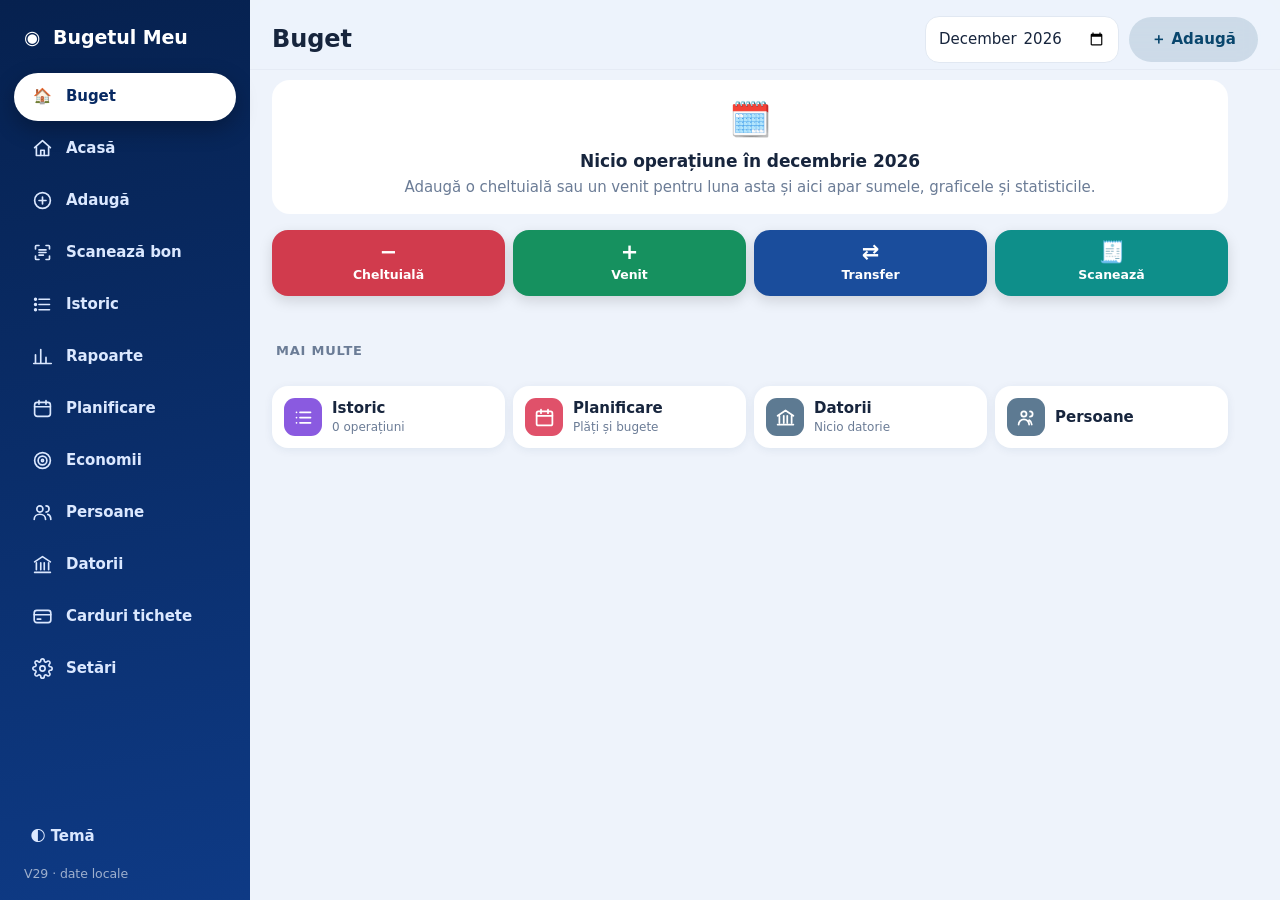
==== buget.html @ 2643a0b6 "Add files via upload" ====
<!doctype html><html lang="ro"><head><meta charset="utf-8"><meta name="viewport" content="width=device-width,initial-scale=1,viewport-fit=cover"><title>Bugetul Meu</title><meta name="theme-color" content="#082a63"><meta name="apple-mobile-web-app-capable" content="yes"><script src="tema.js?v=7.7.2"></script><script src="fx.js?v=7.7.2"></script><link rel="stylesheet" href="b_app.css?v=7.7.2"></head><body>
<aside id="side"><div class="brand"><i>◉</i> Bugetul Meu</div><nav id="nav"></nav><button class="nb" id="theme">🌓 Temă</button><small class="ver">V29 · date locale</small></aside>
<div id="scrim"></div>
<main><header><button id="back" aria-label="Înapoi" hidden>‹</button><button id="burger" aria-label="Meniu">☰</button><h1 id="title"></h1><p id="hsub"></p><input type="month" id="month"><button class="btn" data-go="add">＋ Adaugă</button></header><section id="view"></section></main>
<button class="btn fab" data-go="add" aria-label="Adaugă">＋</button>
<script src="b_store.js?v=7.7.2"></script>
<script>Store.init().then(()=>{['core','features','dashboard','reports','crud','security-ui','v28','bon-parser','scanner','hub','main','rap','reset','dat','sum','v74','api'].forEach(n=>{const s=document.createElement('script');s.src='b_'+n+'.js?v=7.7.2';s.async=false;document.body.append(s)})})</script>
---- b_app.css ----
:root{--bg:#eef3fb;--card:#fff;--tx:#17253d;--mu:#6b7c96;--ac:#1a4d9c;--ac2:#082a63;--ln:#e1e8f2;--ok:#16915f;--er:#d13b4d;--r:18px}
body.dark{--bg:#0d1626;--card:#16233a;--tx:#e8eefb;--mu:#9fb0cb;--ln:#26364f;--ac:#6aa3ff}
*{box-sizing:border-box}body{margin:0;font:15px/1.4 -apple-system,system-ui,Segoe UI,Roboto,sans-serif;background:var(--bg);color:var(--tx);padding-left:250px}
aside{position:fixed;inset:0 auto 0 0;width:250px;background:linear-gradient(170deg,var(--ac2),#0e3a85);color:#fff;padding:calc(18px + env(safe-area-inset-top)) 14px 18px;display:flex;flex-direction:column;gap:6px;z-index:20;transition:transform .25s}
.brand{font-weight:800;font-size:19px;padding:6px 10px 16px}.brand i{font-style:normal;margin-right:6px}
nav{display:grid;gap:4px;flex:1;align-content:start}.nb{all:unset;cursor:pointer;display:flex;gap:11px;align-items:center;padding:12px 14px;border-radius:14px;color:#dbe8ff;font-weight:600}
.nb:hover{background:#ffffff1f}.nb.on{background:#fff;color:var(--ac2);box-shadow:0 6px 18px #0004}.ver{opacity:.6;padding:0 10px}
header{display:flex;gap:10px;align-items:center;padding:calc(16px + env(safe-area-inset-top)) 22px 6px;position:sticky;top:0;background:var(--bg);z-index:5}
h1{flex:1;margin:0;font-size:24px}#burger{display:none}
section{padding:10px 22px 90px;display:grid;gap:16px;max-width:1000px}
input,select,textarea{font:inherit;color:inherit;background:var(--card);border:1px solid var(--ln);border-radius:12px;padding:11px 12px;width:100%;min-width:0}
header input{width:auto}label{display:grid;gap:5px;font-weight:650;font-size:13px;color:var(--mu)}
.btn,#burger{font:inherit;font-weight:700;border:0;border-radius:13px;padding:11px 16px;background:linear-gradient(135deg,var(--ac),var(--ac2));color:#fff;cursor:pointer;box-shadow:0 5px 14px #1a4d9c55;transition:transform .12s}
.btn:active{transform:scale(.96)}.btn.s{background:var(--card);color:var(--ac);border:1px solid var(--ln);box-shadow:none}.btn.d{background:none;color:var(--er);box-shadow:none;padding:6px 8px}
.card{background:var(--card);border-radius:var(--r);padding:18px;box-shadow:0 8px 26px #1a3b6a14}.card h2{margin:0 0 12px;font-size:17px}
.hero{background:linear-gradient(135deg,var(--ac2),var(--ac));color:#fff;border-radius:24px;padding:24px}.hero small{opacity:.8}.hero b{display:block;font-size:34px;margin:4px 0}.hero div{display:flex;gap:22px;flex-wrap:wrap;font-size:13px}
.grid{display:grid;grid-template-columns:repeat(auto-fit,minmax(190px,1fr));gap:14px}.kpi small{color:var(--mu)}.kpi b{display:block;font-size:22px}.ok{color:var(--ok)}.er{color:var(--er)}
.row{display:flex;justify-content:space-between;align-items:center;gap:10px;padding:11px 0;border-bottom:1px solid var(--ln)}.row:last-child{border:0}.row small{display:block;color:var(--mu)}.row b{white-space:nowrap}
.donut{display:flex;gap:22px;align-items:center;flex-wrap:wrap}.ring{width:150px;height:150px;border-radius:50%;display:grid;place-items:center;flex:none}.ring span{width:96px;height:96px;border-radius:50%;background:var(--card);display:grid;place-items:center;font-weight:800;text-align:center;font-size:13px}
.leg{flex:1;min-width:200px}.dot{display:inline-block;width:10px;height:10px;border-radius:50%;margin-right:8px}
.bar{height:9px;background:var(--ln);border-radius:9px;overflow:hidden;margin-top:6px}.bar i{display:block;height:100%;background:var(--ac);border-radius:9px}.bar i.x{background:var(--er)}
.seg{display:flex;gap:6px;flex-wrap:wrap}.seg button{font:inherit;font-weight:650;border:1px solid var(--ln);background:var(--card);color:var(--tx);border-radius:30px;padding:8px 14px;cursor:pointer}.seg .on{background:var(--ac);color:#fff;border-color:var(--ac)}
.form{display:grid;gap:12px;grid-template-columns:repeat(auto-fit,minmax(200px,1fr))}.form .w{grid-column:1/-1}.cols{display:flex;align-items:flex-end;gap:10px;height:140px}.cols div{flex:1;display:grid;gap:4px;text-align:center;font-size:11px;color:var(--mu);align-content:end;height:100%}.cols i{background:var(--ac);border-radius:8px 8px 3px 3px;min-height:3px}
.empty{color:var(--mu);text-align:center;padding:22px}
@media(max-width:900px){body{padding:0}aside{transform:translateX(-100%)}body.open aside{transform:none;box-shadow:12px 0 40px #0006}#scrim{display:none}body.open #scrim{display:block;position:fixed;inset:0;background:#0006;z-index:15}#burger{display:block;padding:9px 13px}header .btn{padding:9px 12px}h1{font-size:19px}header input{max-width:150px}}
@media print{aside,header .btn,#burger{display:none}body{padding:0}}

dialog{border:0;border-radius:22px;padding:22px;width:min(92vw,440px);background:var(--card);color:var(--tx);box-shadow:0 30px 90px #0007}dialog::backdrop{background:#071427b0;backdrop-filter:blur(4px)}dialog form{display:grid;gap:12px}dialog h2{margin:0}.acts{display:flex;gap:10px}.acts .btn{flex:1}
.btn.m{padding:6px 11px;font-size:13px}.acts2{display:flex;gap:8px;margin-top:10px;flex-wrap:wrap}.warn{background:#fff4e0;color:#8a5200;border-radius:14px;padding:12px 15px;font-weight:650}.warn.hot{background:#ffe5e8;color:#a3172a}body.dark .warn{background:#3a2c10;color:#ffd58a}body.dark .warn.hot{background:#401820;color:#ffb3bd}
.big{display:block;font-size:30px}.mu{color:var(--mu)}details summary{cursor:pointer;font-weight:700;color:var(--ac);padding:8px 0}
.cal{display:grid;grid-template-columns:repeat(7,1fr);gap:6px;text-align:center}.cal em{font-style:normal;font-size:12px;color:var(--mu);font-weight:700}.day{min-height:52px;border-radius:12px;background:var(--bg);padding:5px 2px}.day.now{outline:2px solid var(--ac)}.day b{font-size:13px}.day p{margin:3px 0;display:flex;gap:3px;justify-content:center}.day i{width:7px;height:7px;border-radius:50%}.in{background:var(--ok)}.out{background:var(--er)}
.heat{display:grid;grid-template-columns:repeat(auto-fill,minmax(38px,1fr));gap:6px}.heat i{font-style:normal;background:var(--ac);color:#fff;border-radius:9px;text-align:center;padding:9px 0;font-size:12px;font-weight:700}

.btn{white-space:nowrap}.fab{display:none;position:fixed;right:18px;bottom:calc(20px + env(safe-area-inset-bottom));width:58px;height:58px;border-radius:50%;padding:0;font-size:28px;place-items:center;z-index:9;box-shadow:0 10px 26px #1a4d9c77}
@media(max-width:900px){header .btn{display:none}.fab{display:grid}header{gap:8px;padding-left:14px;padding-right:14px}header input{flex:1;max-width:170px}h1{flex:0 1 auto;white-space:nowrap}header h1{flex:1}section{padding-left:14px;padding-right:14px}}
@media print{.fab{display:none}}
.grid{grid-template-columns:repeat(auto-fit,minmax(150px,1fr))}[data-edit],[data-cedit],[data-dedit]{color:var(--ac)!important}

.dash{display:grid;grid-template-columns:repeat(12,1fr);gap:16px}.s3{grid-column:span 3}.s4{grid-column:span 4}.s6{grid-column:span 6}.s8{grid-column:span 8}.s12{grid-column:span 12}
.hero{position:relative;overflow:hidden}.hero .spk{position:absolute;right:0;bottom:0;width:55%;height:70px;opacity:.55}.hero small{display:block;max-width:70%}
.qa{display:grid;gap:8px;align-content:start}.qa h2{margin:0 0 4px}.qa .btn{text-align:left}.dl{display:block;margin-top:4px;font-weight:700}
.toast{position:fixed;left:50%;bottom:24px;transform:translateX(-50%);background:#16233a;color:#fff;border-radius:14px;padding:12px 16px;display:flex;gap:16px;align-items:center;z-index:50;box-shadow:0 12px 30px #0005}.toast button{all:unset;color:#8fb8ff;font-weight:800;cursor:pointer}
@media(max-width:900px){.s3{grid-column:span 6}.s4,.s6,.s8,.s12{grid-column:span 12}.hero small{max-width:100%}.hero .spk{width:45%;height:54px}.toast{bottom:90px}}
@media(max-width:900px){.kpi b{font-size:18px}}
.cols{height:150px}.cols div{display:flex;flex-direction:column;justify-content:flex-end;align-items:stretch}.cols i{flex:none}
.chip{font-size:11px;padding:2px 9px;border-radius:20px;font-weight:700;margin-left:6px}.chip.good{background:#dff5ea;color:#13734c}.chip.mid{background:#fff0d6;color:#8a5200}.chip.hot{background:#ffe1e5;color:#a3172a}
.tb{width:100%;border-collapse:collapse;font-size:13px}.tb th,.tb td{padding:8px 6px;text-align:right;border-bottom:1px solid var(--ln)}.tb th:first-child,.tb td:first-child{text-align:left}.tb th{color:var(--mu);font-weight:650}

/* Apple-style */
:root{--r:22px}.btn,#burger,.nb,.seg button{border-radius:999px}
.btn{background:var(--ac);box-shadow:none;padding:12px 22px;font-weight:600;letter-spacing:.1px}.btn:active,.seg button:active{opacity:.7;transform:scale(.96)}
.btn.s{background:rgba(26,77,156,.12);color:var(--ac);border:0}body.dark .btn.s{background:rgba(106,163,255,.16)}
.btn.d{min-width:34px;height:34px;padding:0 11px;border-radius:999px;background:rgba(209,59,77,.12);color:var(--er);font-size:14px;display:inline-grid;place-items:center;margin-left:6px}
[data-edit],[data-cedit],[data-dedit],[data-pedit],[data-gedit],[data-ledit],[data-ccedit],[data-mvedit],[data-dup],[data-carch]{background:rgba(26,77,156,.12)!important;color:var(--ac)!important}
#burger{width:42px;height:42px;padding:0;box-shadow:none}.fab{box-shadow:0 8px 22px rgba(8,42,99,.45)}
.seg{background:rgba(120,130,150,.16);padding:3px;border-radius:22px;display:inline-flex;gap:2px;flex-wrap:wrap}.seg.sc{display:flex;flex-wrap:nowrap;overflow-x:auto;scrollbar-width:none;max-width:100%}.seg.sc::-webkit-scrollbar{display:none}
.seg button{border:0;background:transparent;padding:8px 15px;white-space:nowrap;color:var(--tx);font-weight:600;transition:background .15s}.seg .on{background:#fff;color:#082a63;box-shadow:0 2px 8px rgba(0,0,0,.14)}body.dark .seg .on{background:#2c4166;color:#fff}
.card{border-radius:var(--r)}.hero{border-radius:28px}.nb{padding:12px 16px}input,select{border-radius:14px}
.hero{background:linear-gradient(135deg,#082a63,#1a4d9c)}aside{background:linear-gradient(170deg,#06214f,#0e3a85)}
.bar,.bar i{border-radius:999px}.chip{border-radius:999px}
@media(max-width:900px){.btn.d{min-width:32px;height:32px;margin-left:4px;padding:0 9px}}
#lock{position:fixed;inset:0;z-index:100;background:linear-gradient(160deg,#06214f,#0e3a85);display:grid;place-items:center;padding:20px}.lockbox{background:var(--card);color:var(--tx);border-radius:28px;padding:28px;width:min(92vw,380px);display:grid;gap:12px;text-align:center}.lockbox h2,.lockbox p{margin:0}.lockico{font-size:46px}.lerr{color:var(--er);min-height:18px;font-size:14px;font-weight:600}

/* ===== V28 modern ===== */
:root{--sh1:0 1px 2px rgba(10,30,70,.06),0 8px 24px rgba(10,30,70,.07);--sh2:0 2px 4px rgba(10,30,70,.08),0 16px 40px rgba(10,30,70,.12)}
body{font-feature-settings:"tnum" 1,"cv11" 1;-webkit-font-smoothing:antialiased;letter-spacing:-.005em}
header{background:color-mix(in srgb,var(--bg) 72%,transparent);-webkit-backdrop-filter:saturate(1.6) blur(18px);backdrop-filter:saturate(1.6) blur(18px);border-bottom:1px solid color-mix(in srgb,var(--ln) 70%,transparent)}
.card{box-shadow:var(--sh1);border:1px solid color-mix(in srgb,var(--ln) 55%,transparent);animation:rise .38s cubic-bezier(.2,.8,.2,1) both;transition:box-shadow .2s,transform .2s}
@media(hover:hover){.card:hover{box-shadow:var(--sh2)}}
@keyframes rise{from{opacity:0;transform:translateY(8px)}to{opacity:1;transform:none}}
.dash>*:nth-child(2){animation-delay:.03s}.dash>*:nth-child(3){animation-delay:.06s}.dash>*:nth-child(4){animation-delay:.09s}.dash>*:nth-child(5){animation-delay:.12s}.dash>*:nth-child(n+6){animation-delay:.15s}
@media(prefers-reduced-motion:reduce){*{animation:none!important;transition:none!important}}
.btn{background:linear-gradient(180deg,color-mix(in srgb,var(--ac) 88%,#fff),var(--ac));box-shadow:inset 0 1px 0 rgba(255,255,255,.22),0 4px 12px color-mix(in srgb,var(--ac) 35%,transparent);transition:transform .15s cubic-bezier(.3,1.4,.5,1),box-shadow .15s,filter .15s}
@media(hover:hover){.btn:hover{filter:brightness(1.08);box-shadow:inset 0 1px 0 rgba(255,255,255,.25),0 8px 20px color-mix(in srgb,var(--ac) 40%,transparent)}}
.btn.s,.btn.d{background:color-mix(in srgb,var(--ac) 12%,transparent);box-shadow:none;filter:none}.btn.d{background:rgba(209,59,77,.12)}
[data-edit],[data-cedit],[data-dedit],[data-pedit],[data-gedit],[data-ledit],[data-ccedit],[data-mvedit],[data-dup],[data-carch]{background:color-mix(in srgb,var(--ac) 13%,transparent)!important}
.btn:focus-visible,.nb:focus-visible,.seg button:focus-visible,input:focus-visible,select:focus-visible{outline:3px solid color-mix(in srgb,var(--ac) 45%,transparent);outline-offset:2px}
input,select,textarea{transition:border-color .15s,box-shadow .15s}input:focus,select:focus{border-color:var(--ac);box-shadow:0 0 0 4px color-mix(in srgb,var(--ac) 18%,transparent);outline:0}
.nb{gap:12px;transition:background .15s,transform .15s}.nb:active{transform:scale(.97)}.nic{display:grid;place-items:center;width:24px;height:24px}.ic{width:21px;height:21px}
.nb.on{background:#fff;box-shadow:0 8px 22px rgba(0,0,0,.28)}
.kpi b{letter-spacing:-.02em}.hero b{letter-spacing:-.03em;font-size:38px}
.fab{background:linear-gradient(135deg,#2c6cd6,#082a63);box-shadow:0 12px 28px rgba(8,42,99,.5),inset 0 1px 0 rgba(255,255,255,.3)}
.row{transition:background .15s}@media(hover:hover){.row:hover{background:color-mix(in srgb,var(--ac) 5%,transparent)}}
.seg .on{box-shadow:0 2px 10px rgba(0,0,0,.16)}
.chip{letter-spacing:.01em}.empty{padding:28px}

/* V28: selecție, filtre, concluzii */
.ck{display:grid;place-items:center;margin-right:10px;flex:none}.ck input{width:22px;height:22px;accent-color:var(--ac);padding:0;border-radius:7px}
.row.sel{background:color-mix(in srgb,var(--ac) 10%,transparent);border-radius:12px}
.bulkbar{position:sticky;top:64px;z-index:6;display:flex;justify-content:space-between;align-items:center;gap:10px;background:var(--ac2);color:#fff;border-radius:18px;padding:10px 12px;margin:10px 0;box-shadow:var(--sh2)}
.bulkbar small{display:block;opacity:.8;font-size:12px}.bulkbar>div{display:flex;gap:6px;flex-wrap:wrap}.bulkbar .btn.s{background:rgba(255,255,255,.18);color:#fff}.bulkbar .btn.d{background:rgba(255,255,255,.9)}
body.sel .fab{display:none!important}
.flt summary{cursor:pointer;font-weight:700;color:var(--ac);padding:6px 0}.flt .form{margin-top:10px}
.sumline{display:flex;gap:14px;flex-wrap:wrap;font-size:13px;font-weight:650;padding:8px 2px;color:var(--mu)}
.ins{display:grid;gap:10px}.in2{display:flex;gap:12px;align-items:flex-start;padding:12px 14px;border-radius:16px;background:color-mix(in srgb,var(--ac) 7%,transparent);line-height:1.45}
.in2 i{font-style:normal;font-weight:800;flex:none;width:24px;height:24px;border-radius:50%;display:grid;place-items:center;font-size:13px;background:var(--ac);color:#fff}
.in2.good{background:color-mix(in srgb,var(--ok) 11%,transparent)}.in2.good i{background:var(--ok)}.in2.warn{background:color-mix(in srgb,#f08c2e 14%,transparent)}.in2.warn i{background:#e07b12}

[hidden]{display:none!important}
section>*,.card,.dash>*{min-width:0}.seg.sc{min-width:0;max-width:100%}
.bulkbar>span{min-width:0}
.flt .form{grid-template-columns:repeat(2,minmax(0,1fr))}.flt .form input,.flt .form select{padding:10px 8px;font-size:14px}
/* V29 · Scanare bonuri */
.sc-start{display:grid;gap:12px}.sc-start .seg{justify-self:start}.sc-start p{margin:0}
.sc-big{display:block;text-align:center;padding:18px;font-size:17px;cursor:pointer}.sc-big2{display:block;text-align:center;cursor:pointer}
.sc-tips ul{margin:4px 0 0;padding-left:20px;color:var(--mu)}.sc-tips li{margin:3px 0}
.sc-crop{position:relative;margin:10px auto 0;max-width:520px;touch-action:none;user-select:none;-webkit-user-select:none}
.sc-crop canvas{display:block;width:100%;height:auto;border-radius:12px}
.sc-dim{position:absolute;border:2px solid var(--ac);box-shadow:0 0 0 9999px rgba(7,20,39,.55);border-radius:4px}
.sc-crop{overflow:hidden;border-radius:12px}
.sc-dim i{position:absolute;width:30px;height:30px;border-radius:50%;background:var(--ac);border:3px solid #fff;box-shadow:0 2px 8px #0006;touch-action:none;cursor:grab}
.sc-dim i[data-h=tl]{left:-16px;top:-16px}.sc-dim i[data-h=tr]{right:-16px;top:-16px}.sc-dim i[data-h=bl]{left:-16px;bottom:-16px}.sc-dim i[data-h=br]{right:-16px;bottom:-16px}
.sc-tools{flex-wrap:wrap;margin-top:12px}
.sc-prev{max-width:100%;border-radius:10px;margin:0 auto 6px;display:block}
.sc-w{margin-bottom:12px;font-weight:600;font-size:14px}.sc-w .btn{margin-top:8px}
.sc-head{display:flex;justify-content:space-between;align-items:baseline;gap:8px;flex-wrap:wrap}.sc-head h2{margin-bottom:4px}
.sc-it{display:grid;grid-template-columns:1fr 96px auto;gap:6px 8px;align-items:center;padding:10px 0;border-bottom:1px solid var(--ln)}
.sc-it:last-of-type{border-bottom:0}.sc-it input,.sc-it select{padding:9px 10px}
.sc-it select{grid-column:1/3;font-size:14px;padding:7px 10px;border-radius:999px;background:color-mix(in srgb,var(--ac) 10%,var(--card));color:var(--ac);font-weight:650;width:auto;justify-self:start;max-width:100%}
.sc-it select.gh{border-style:dashed}
.sc-it small{grid-column:1/4;margin-top:-2px}.sc-it.est input[data-k=s]{border-color:#e0a400;background:#fff8e5}body.dark .sc-it.est input[data-k=s]{background:#3a2c10}
.sc-ck{display:flex;align-items:center;gap:10px;font-size:14px;color:var(--tx);margin-top:12px;font-weight:600}.sc-ck input{width:20px;height:20px}
.sc-txt pre{white-space:pre-wrap;font-size:12px;color:var(--mu);max-height:320px;overflow:auto;margin:6px 0 0}
body.scanning .fab{display:none!important}
.sc-save{position:sticky;bottom:0;z-index:4;margin:0 -14px;padding:12px 14px calc(12px + env(safe-area-inset-bottom));background:linear-gradient(to top,var(--bg) 75%,transparent)}.sc-save .btn{padding:14px}
.sc-addbtn{width:100%;margin-top:14px;padding:13px}


/* ===== Agenda Mea: stil uniform cu Sănătate ===== */
#hsub{display:none;margin:0}
.hubg{display:grid;grid-template-columns:1fr 1fr;gap:12px;margin:0 0 14px}
.hbt{position:relative;display:flex;flex-direction:column;justify-content:space-between;gap:8px;min-height:var(--th,108px);padding:12px 13px;border:0;border-radius:22px;color:#fff;font:inherit;text-align:left;cursor:pointer;box-shadow:0 10px 24px rgba(10,61,102,.24);transition:transform .12s;overflow:hidden}
.hbt:active{transform:scale(.97)}.hbt.w{grid-column:span 2;flex-direction:row;align-items:center;min-height:92px;gap:14px}
.hbt .hic{width:46px;height:46px;border-radius:16px;display:grid;place-items:center;background:rgba(255,255,255,.22);flex:none}
.hbt .hic svg{width:25px;height:25px;stroke:#fff;fill:none;stroke-width:2;stroke-linecap:round;stroke-linejoin:round}
.hbt .htx{display:block;min-width:0}.hbt b{display:block;font-size:16.5px;font-weight:780;letter-spacing:-.01em;line-height:1.2}.hbt small{display:block;font-size:12.5px;opacity:.9;margin-top:3px;line-height:1.3}
.hbt.lt{background:var(--card);color:var(--tx);box-shadow:0 6px 18px rgba(10,61,102,.1)}.hbt.lt .hic{background:var(--hc,#3b556b)}.hbt.lt small{color:var(--mu);opacity:1}
.hbt.lt:not(.w){min-height:84px;flex-direction:row;align-items:center;gap:12px}.hbt.w,.hbt.lt{justify-content:flex-start}
.hcap{margin:18px 4px 10px;font-size:13px;font-weight:800;letter-spacing:.06em;text-transform:uppercase;color:var(--mu)}
#back{display:none;width:42px;height:42px;border-radius:50%;border:0;flex:none;font-size:30px;line-height:1;padding:0 0 4px;background:linear-gradient(135deg,var(--ac),var(--ac2));color:#fff;cursor:pointer}
@media(max-width:900px){#back:not([hidden]){display:block}
 header{position:sticky;top:-78px;display:grid;grid-template-columns:auto 1fr auto;grid-template-areas:"nav . sel" "ttl ttl ttl" "sub sub sub";align-items:center;row-gap:2px;padding:calc(12px + env(safe-area-inset-top)) 16px 22px;margin:0 0 14px;background:linear-gradient(160deg,var(--a1,#0b5f80) 0%,var(--a3,#0a3d66) 100%);color:#fff;border:0;border-radius:0 0 28px 28px;box-shadow:0 10px 26px rgba(10,61,102,.25);-webkit-backdrop-filter:none;backdrop-filter:none}
 #back,#burger{grid-area:nav}#month{grid-area:sel;justify-self:end;background:rgba(255,255,255,.2);color:#fff;border:0;max-width:150px;border-radius:999px}
 header h1{grid-area:ttl;color:#fff;font-size:32px;letter-spacing:-.02em;margin:10px 0 0;white-space:normal}
 #hsub{display:block;grid-area:sub;color:rgba(255,255,255,.82);font-size:14px;line-height:1.3;min-height:18px}
 header #back,header #burger{background:rgba(255,255,255,.2);color:#fff;box-shadow:none}section{padding-top:4px}}
@media(min-width:901px){.hubg{grid-template-columns:repeat(4,1fr)}.hbt.w{grid-column:span 4}#back{display:none!important}}
/* în Agenda Mea: fără meniu lateral și fără ＋ propriu (există unul comun) */
html.emb aside,html.emb #burger,html.emb #scrim,html.emb .fab,html.emb header>.btn{display:none!important}
html.emb header #burger{display:none!important}
@media(max-width:900px){#month{min-width:0;width:150px;font-size:14px;padding:8px 12px}#month::-webkit-calendar-picker-indicator{display:none}}


/* ===== V5.6 ===== */
html.emb header{position:relative!important;top:0!important}
html.emb body{padding-bottom:96px}
.rback{display:flex;align-items:center;gap:6px;font:inherit;font-size:14px;color:var(--ac);background:var(--card);border:0;border-radius:999px;padding:10px 16px;margin:0 0 12px;box-shadow:0 4px 14px rgba(10,60,100,.1);cursor:pointer}.rback b{color:var(--tx)}
.dash .card.kpi{position:relative;overflow:hidden;border:0;box-shadow:0 8px 22px rgba(10,60,100,.09)}
.dash .card.kpi small{font-weight:650}.dash .card.kpi b{font-size:22px;letter-spacing:-.4px}
.dash .card.kpi:first-child{background:linear-gradient(150deg,var(--a1,#0e7aa0),var(--a2,#0a4f7c));color:#fff}.dash .card.kpi:first-child small,.dash .card.kpi:first-child b{color:#fff}
.tb td,.tb th{padding:9px 8px}.tb tr:nth-child(even) td{background:rgba(120,140,170,.07)}
.tb{width:100%;font-size:13px}.tb td,.tb th{padding:9px 5px}
/* V5.7: rapoarte centrate */
.dash .card.kpi{text-align:center}.dash .card.kpi small,.dash .card.kpi b{display:block;text-align:center}
.card:has(svg){text-align:center}.card:has(svg)>h2,.card:has(svg)>h3{text-align:center}.card svg{max-width:100%;height:auto;margin:6px auto 0}
.card:has(svg) .tb{text-align:left}.card:has(svg) .lg,.card:has(svg) .legend{justify-content:center}

/* ===== V5.7.2: mărimea butoanelor (data-sz) ===== */
html[data-sz=mici] .hbt{padding:8px 11px;gap:3px;min-height:0;border-radius:16px}
html[data-sz=mici] .hbt .hic{width:32px;height:32px;border-radius:11px}html[data-sz=mici] .hbt .hic svg{width:19px;height:19px}
html[data-sz=mici] .hbt b{font-size:13.5px}html[data-sz=mici] .hbt small{font-size:10.8px;margin-top:1px}
html[data-sz=mici] .hbt.w,html[data-sz=mici] .hbt.lt,html[data-sz=mici] .hbt.lt:not(.w){min-height:0;gap:10px;padding:8px 11px}
html[data-sz=mici] .hubg{gap:8px;margin-bottom:10px}
html[data-sz=mici] .tile{min-height:64px;padding:8px 4px;border-radius:17px;font-size:12px;gap:2px}html[data-sz=mici] .tile svg{width:20px;height:20px}
html[data-sz=mari] .hbt{padding:15px;min-height:140px;border-radius:26px}html[data-sz=mari] .hbt .hic{width:52px;height:52px}html[data-sz=mari] .hbt b{font-size:18px}html[data-sz=mari] .hbt.w,html[data-sz=mari] .hbt.lt{min-height:0}
html[data-sz=mari] .tile{min-height:120px}

/* ===== V5.8: rapoarte bonuri/produse ===== */
.seg.rpc{display:grid;grid-template-columns:repeat(5,1fr);gap:4px;margin:0 0 12px}.seg.rpc button,.seg.rsg button{font:inherit;font-size:12.5px;font-weight:650;border:0;border-radius:12px;padding:9px 2px;background:var(--card);color:var(--mu);cursor:pointer}.seg.rpc button.on,.seg.rsg button.on{background:var(--a2,#0a4f7c);color:#fff}
.seg.rsg{display:grid;grid-template-columns:repeat(3,1fr);gap:4px;margin:12px 0}
.rq{width:100%;box-sizing:border-box;border:0;border-radius:16px;padding:13px 16px;font:inherit;background:var(--card);color:var(--tx);box-shadow:0 4px 14px rgba(10,60,100,.08);margin-bottom:12px}
.rk{display:grid;grid-template-columns:repeat(auto-fit,minmax(104px,1fr));gap:8px;margin:0 0 12px}.rk>div{background:var(--card);border-radius:18px;padding:12px 8px;text-align:center;box-shadow:0 4px 14px rgba(10,60,100,.08)}.rk small{display:block;color:var(--mu);font-size:11.5px;font-weight:650}.rk b{display:block;font-size:16px;margin-top:3px}
.card .rk>div{box-shadow:none;background:var(--bg)}
.rr{display:flex;align-items:center;justify-content:space-between;gap:10px;width:100%;border:0;background:none;color:var(--tx);font:inherit;text-align:left;padding:11px 0;cursor:pointer;border-bottom:1px solid var(--ln)}.rr:last-child{border-bottom:0}.rr small{display:block;color:var(--mu);font-size:12px;margin-top:2px}.rr .rv{text-align:right;flex:none}
.card.rb{padding:2px 14px}.card.rb .rr{border-bottom:0}.rit{padding:0 0 10px;border-top:1px solid var(--ln)}.rl{padding:2px 14px}
.rch{width:100%;height:auto;max-width:560px;display:block;margin:8px auto 4px}.rcp{padding:8px 0;border-bottom:1px solid var(--ln)}.rcp:last-child{border:0}

/* V6.3 hub buget */
.hz .hbig{font-size:36px;font-weight:800;letter-spacing:-.02em;margin:2px 0 4px}.hz .hsm{display:flex;gap:16px;font-size:13px;font-weight:700;margin-bottom:6px}.hz .bar{margin:8px 0 6px}
.acs{display:flex;gap:10px;overflow-x:auto;margin:12px 14px 0;padding-bottom:4px;scrollbar-width:none}.acs::-webkit-scrollbar{display:none}.acs>div{flex:0 0 150px;height:92px;border-radius:18px;padding:13px;color:#fff;display:flex;flex-direction:column;justify-content:space-between;box-shadow:0 6px 16px rgba(0,0,0,.15)}.acs span{font-size:12px;opacity:.92}.acs b{font-size:18px}.ac1{background:linear-gradient(150deg,var(--a1,#0e7aa0),var(--a3,#0a4f7c))}.ac2{background:linear-gradient(150deg,#2bb584,#16805c)}.ac3{background:linear-gradient(150deg,#f5a524,#c26d0a)}
.g3{display:grid;grid-template-columns:repeat(3,1fr);gap:8px;margin-top:10px}.gl{border:0;font:inherit;color:var(--tx);text-align:center;padding:10px 4px;border-radius:16px;background:rgba(128,128,128,.09);cursor:pointer;min-width:0}.gl .bgr{margin:0 auto 6px}.gt{display:block;font-size:12.5px;white-space:nowrap;overflow:hidden;text-overflow:ellipsis}.gl .mu{font-size:10.5px}
.bgr{position:relative}.bgr svg{transform:rotate(-90deg);display:block}.bgr>div{position:absolute;inset:0;display:grid;place-items:center}.bgr b{font-size:13px}
.dn{display:flex;gap:16px;align-items:center;margin-top:10px}.dl{flex:1}.dl div{display:flex;justify-content:space-between;font-size:13px;margin:6px 0}.dl u{display:inline-block;width:9px;height:9px;border-radius:50%;margin-right:7px;text-decoration:none}.tr6{width:100%;margin-top:8px;display:block}
.hz{text-align:left}.hz .hbig{font-size:36px!important;color:var(--tx)}.hc>h2{display:flex!important;justify-content:space-between;align-items:center;text-align:left!important}
.acs{margin:12px 0 0!important}
html.emb header{-webkit-backdrop-filter:none!important;backdrop-filter:none!important}
.rck{display:flex!important;flex-direction:row!important;gap:10px;align-items:center;text-align:left;margin-top:12px}.rck input{width:20px;height:20px;flex:none}

/* V6.8 Datorii */
.dh{background:linear-gradient(150deg,var(--a1,#0e7aa0),var(--a3,#0a4f7c))!important;color:#fff!important;border:0!important}.dh small{opacity:.85;color:#fff!important}.dbig{font-size:36px;font-weight:800;letter-spacing:-.02em;margin:2px 0 8px;color:#fff}
.dbar{height:8px;border-radius:6px;background:rgba(128,128,128,.25);overflow:hidden;margin:6px 0}.dbar i{display:block;height:100%;border-radius:6px;background:linear-gradient(90deg,#2bc48a,#8ae6b8)}.dh .dbar{background:rgba(255,255,255,.28)}.dh .dbar i{background:#fff}
.dsub2{display:flex;justify-content:space-between;gap:8px;font-size:12.5px;flex-wrap:wrap}.dh .dsub2{color:#fff}.dst{display:grid;grid-template-columns:repeat(2,1fr);gap:10px;margin-top:12px}.dst>div{background:rgba(255,255,255,.14);border-radius:14px;padding:9px 10px}.dst b{display:block;font-size:15px;margin-top:2px;color:#fff}
.dh2{display:flex;gap:10px}.dh2>div{flex:1}.dh2 b{display:block;font-size:20px;margin-top:3px}.dh2 small{color:var(--mu)}
.dc .dct{display:flex;justify-content:space-between;align-items:center;gap:8px}.dc .dct b{font-size:16px}.dcm{font-size:28px;font-weight:800;margin:6px 0 2px}.dcm small{font-size:13px;font-weight:600;color:var(--mu)}.dc.dd{opacity:.7}
.dca{display:flex;gap:8px;margin-top:12px;align-items:center}.dca .btn:first-child{flex:1}.dch{display:inline-block;padding:3px 9px;border-radius:99px;font-size:11.5px;font-weight:700;background:rgba(128,128,128,.14);color:var(--mu);white-space:nowrap}.dch.ok{background:rgba(43,196,138,.18);color:#1f9d6d}.dch.bad{background:rgba(239,91,110,.16);color:#d63c52}.dch.mid{background:rgba(245,165,36,.2);color:#b87708}
.dro{display:flex;gap:6px;align-items:center;white-space:nowrap}.row.dd{opacity:.6}
.dc small.mu{display:inline-block;margin-right:10px}
.smc{background:var(--card,#fff);border:1px solid var(--ln,#dfe7ee);border-left:4px solid var(--a1,#0e7aa0);border-radius:16px;padding:12px 12px 10px;margin:0 0 12px}.smh{font-size:12px;font-weight:700;letter-spacing:.04em;text-transform:uppercase;color:var(--mu,#667);margin-bottom:8px}.smg{display:grid;grid-template-columns:repeat(auto-fit,minmax(64px,1fr));gap:8px}.smt{background:rgba(128,150,170,.1);border-radius:12px;padding:8px 6px;text-align:center}.smt b{display:block;font-size:19px;font-weight:800;line-height:1.1;word-break:break-word}.smt small{display:block;font-size:11px;line-height:1.2;margin-top:3px;color:var(--mu,#667)}.smt.bad b{color:#d03a52}.smt.wr b{color:#d98310}.smt.ok b{color:#1f9d6c}.sml{font-size:13px;margin-top:9px;color:var(--mu,#667)}.sml b{color:inherit;font-weight:700}
#chips{display:flex!important;flex-wrap:wrap;gap:4px}#chips button{flex:1 1 auto;min-width:0;padding:8px 9px;font-size:13px;white-space:nowrap}.sumline{flex-wrap:wrap;gap:6px 12px}.bulkbar{flex-wrap:wrap;gap:8px}
@media(max-width:360px){#chips button{font-size:12px;padding:7px 6px}}

.azc{background:var(--card,#fff);border:1px solid var(--ln,#dfe7ee);border-radius:18px;padding:12px 12px 6px;margin:0 0 12px;box-shadow:0 2px 10px rgba(10,60,100,.08)}.azc h2{margin:0 0 6px;font-size:16px}.azr{display:flex;align-items:center;gap:10px;width:100%;text-align:left;background:none;border:0;border-top:1px solid var(--ln,#e1ebf0);padding:10px 2px;font:600 14px inherit;font-family:inherit;color:var(--tx,#10303f);cursor:pointer}.azr:first-of-type{border-top:0}.azr i{font-style:normal;font-size:20px;width:30px;height:30px;border-radius:50%;display:grid;place-items:center;background:rgba(128,150,170,.14);flex:none}.azr span{flex:1;line-height:1.3}.azr small{display:block;font-weight:500;font-size:12.5px;color:var(--mu,#667)}.azr small.ah{color:#d03a52;font-weight:700}.azr small.ao{color:#1f9d6c;font-weight:700}.azr small.aw{color:#d98310;font-weight:700}.azr em{font-style:normal;color:var(--mu,#667);font-size:22px}
/* V7.3 Datorii */
.dha{padding:16px}.dbig2{font-size:32px;font-weight:800;letter-spacing:-.02em;margin:2px 0 8px}.big2{font-size:24px;font-weight:800;margin:4px 0}
.sbar{display:flex;height:8px;border-radius:6px;overflow:hidden;background:rgba(128,128,128,.22);margin:6px 0}.sbar i{display:block;height:100%}.sbar .g{background:#2bc48a}.sbar .r{background:var(--a1,#0e7aa0)}.sbar.sm{height:6px;margin:8px 0 6px}
.dst2{display:grid;grid-template-columns:repeat(3,1fr);gap:8px;margin-top:12px}.dst2>div{background:rgba(128,128,128,.12);border-radius:12px;padding:8px 9px}.dst2 small{display:block;font-size:11px;color:var(--mu)}.dst2 b{display:block;font-size:14px;margin-top:2px}
.dseg{margin:4px 0 8px}.dlist{padding:2px 14px}
.drw{display:block;width:100%;text-align:left;background:none;border:0;border-top:.5px solid rgba(128,128,128,.25);padding:12px 0;color:inherit;font:inherit;cursor:pointer}.drw:first-child{border-top:0}.drw.dd{opacity:.65}
.dr1{display:flex;justify-content:space-between;align-items:center;gap:8px}.dr2{display:flex;justify-content:space-between;align-items:center;gap:8px;font-size:12px;flex-wrap:wrap}
.dnote{font-size:12.5px;margin-top:6px}.dqp{display:flex;flex-wrap:wrap;gap:8px;margin-top:8px}.dqp .btn{flex:1 1 40%}
.dplr{display:flex;align-items:center;gap:12px;margin:8px 0}.dplr input{flex:1}.dplr b{min-width:90px;text-align:right}
/* V7.4 */
.rw2{padding:10px 0;border-top:.5px solid rgba(128,128,128,.25)}.rw2:first-child{border-top:0}.dsub2 .btn{white-space:nowrap}
.dyh{display:flex;justify-content:space-between;font-size:12px;font-weight:700;color:var(--mu);padding:12px 0 4px;text-transform:none}
.dst2 b.ok{color:#1f9d6d}.dst2 b.er{color:#d63c52}
/* V7.5 Buget hub */
.dst2 i{display:block;font-style:normal;font-size:11px;color:var(--mu);margin-top:2px}.okc{color:#1f9d6d}.erc{color:#d63c52}.dst2 b.okc{color:#1f9d6d}.dst2 b.erc{color:#d63c52}
.stc{display:flex;gap:8px;overflow-x:auto;scroll-snap-type:x mandatory;padding:2px 2px 8px;scrollbar-width:none;margin:0 0 6px}.stc::-webkit-scrollbar{display:none}
.stk{flex:none;width:132px;scroll-snap-align:start;text-align:left;background:var(--card);border:0;border-radius:16px;padding:11px 12px;color:inherit;font:inherit;cursor:pointer;box-shadow:0 2px 10px rgba(10,61,102,.07)}.stk small{display:block;font-size:11px;color:var(--mu)}.stk b{display:block;font-size:18px;margin:3px 0 2px;white-space:nowrap;overflow:hidden;text-overflow:ellipsis}.stk i{display:block;font-style:normal;font-size:11.5px;color:var(--mu)}
.wgg{display:grid;grid-template-columns:1fr 1fr;gap:8px;margin:0 0 12px}
.wgt{display:flex;align-items:center;gap:10px;min-height:62px;padding:10px 12px;border:0;border-radius:16px;background:var(--card);color:inherit;font:inherit;text-align:left;cursor:pointer;box-shadow:0 2px 10px rgba(10,61,102,.07)}.wgt:active{transform:scale(.98)}.wgt.w{grid-column:span 2}
.wgi{width:38px;height:38px;border-radius:11px;display:grid;place-items:center;flex:none}.wgi svg{width:21px;height:21px;stroke:#fff;fill:none;stroke-width:2;stroke-linecap:round;stroke-linejoin:round}
.wgt b{display:block;font-size:15px;line-height:1.2}.wgt small{display:block;font-size:12px;color:var(--mu);margin-top:2px}
@media(min-width:901px){.wgg{grid-template-columns:repeat(4,1fr)}.wgt.w{grid-column:span 4}}
.dha{text-align:left}.stk b{font-size:17px}
.dha,.dha .dr1>div,.dha small{text-align:left!important}.dha .bgr{text-align:center!important}

.adr{display:grid;grid-template-columns:repeat(4,1fr);gap:8px;margin:0 0 12px}.adb{border:0;border-radius:16px;color:#fff;font:inherit;font-weight:800;font-size:12.5px;padding:12px 4px;display:flex;flex-direction:column;align-items:center;gap:3px;box-shadow:0 5px 14px #0002;cursor:pointer}.adb i{font-style:normal;font-size:21px;line-height:1}.adb:active{transform:scale(.96)}
.kpg{display:grid;grid-template-columns:1fr 1fr;gap:8px;margin:0 0 10px}.kpg>div{background:var(--card);border-radius:14px;padding:11px 12px;box-shadow:0 4px 12px #1a3b6a10}.kpg small{display:block;color:var(--mu);font-size:11.5px}.kpg b{display:block;font-size:16px;margin-top:2px;overflow:hidden;text-overflow:ellipsis;white-space:nowrap}
.hins{background:#fff8e6;color:#5c4308;border-radius:14px;padding:11px 13px;font-size:13.5px;margin:0 0 12px;line-height:1.4}body.dark .hins{background:#3a3217;color:#f3e2b0}
.dst2{min-width:0}.dst2>div{min-width:0;overflow:hidden}.dst2 b{font-size:clamp(13px,4vw,16px);white-space:nowrap}
.hemp{text-align:center!important}.hemp .acts2{justify-content:center}
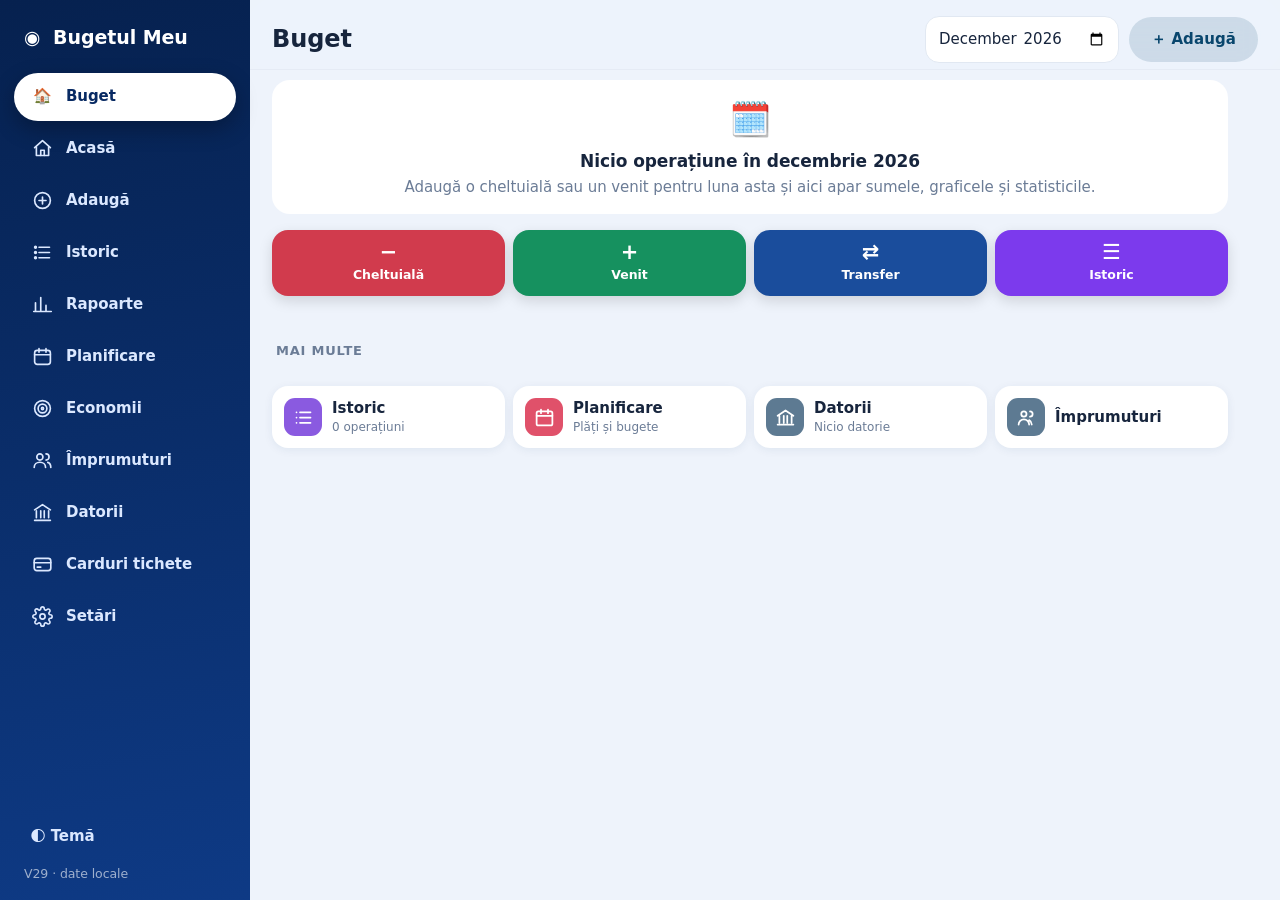
==== commit bf69ceae: "Add files via upload" ====
--- a/buget.html
+++ b/buget.html
@@ -1,7 +1,7 @@
-<!doctype html><html lang="ro"><head><meta charset="utf-8"><meta name="viewport" content="width=device-width,initial-scale=1,viewport-fit=cover"><title>Bugetul Meu</title><meta name="theme-color" content="#082a63"><meta name="apple-mobile-web-app-capable" content="yes"><script src="tema.js?v=7.7.2"></script><script src="fx.js?v=7.7.2"></script><link rel="stylesheet" href="b_app.css?v=7.7.2"></head><body>
+<!doctype html><html lang="ro"><head><meta charset="utf-8"><meta name="viewport" content="width=device-width,initial-scale=1,viewport-fit=cover"><title>Bugetul Meu</title><meta name="theme-color" content="#082a63"><meta name="apple-mobile-web-app-capable" content="yes"><script src="tema.js?v=7.10.0"></script><script src="fx.js?v=7.10.0"></script><link rel="stylesheet" href="b_app.css?v=7.10.0"></head><body>
 <aside id="side"><div class="brand"><i>◉</i> Bugetul Meu</div><nav id="nav"></nav><button class="nb" id="theme">🌓 Temă</button><small class="ver">V29 · date locale</small></aside>
 <div id="scrim"></div>
 <main><header><button id="back" aria-label="Înapoi" hidden>‹</button><button id="burger" aria-label="Meniu">☰</button><h1 id="title"></h1><p id="hsub"></p><input type="month" id="month"><button class="btn" data-go="add">＋ Adaugă</button></header><section id="view"></section></main>
 <button class="btn fab" data-go="add" aria-label="Adaugă">＋</button>
-<script src="b_store.js?v=7.7.2"></script>
-<script>Store.init().then(()=>{['core','features','dashboard','reports','crud','security-ui','v28','bon-parser','scanner','hub','main','rap','reset','dat','sum','v74','api'].forEach(n=>{const s=document.createElement('script');s.src='b_'+n+'.js?v=7.7.2';s.async=false;document.body.append(s)})})</script>
+<script src="b_store.js?v=7.10.0"></script>
+<script>Store.init().then(()=>{['core','features','dashboard','reports','crud','security-ui','v28','bon-parser','scanner','hub','main','rap','reset','dat','sum','v74','api'].forEach(n=>{const s=document.createElement('script');s.src='b_'+n+'.js?v=7.10.0';s.async=false;document.body.append(s)})})</script>
--- a/b_app.css
+++ b/b_app.css
@@ -240,3 +240,13 @@
 .hins{background:#fff8e6;color:#5c4308;border-radius:14px;padding:11px 13px;font-size:13.5px;margin:0 0 12px;line-height:1.4}body.dark .hins{background:#3a3217;color:#f3e2b0}
 .dst2{min-width:0}.dst2>div{min-width:0;overflow:hidden}.dst2 b{font-size:clamp(13px,4vw,16px);white-space:nowrap}
 .hemp{text-align:center!important}.hemp .acts2{justify-content:center}
+
+.shc{background:var(--bg);border-radius:16px;padding:12px;margin:10px 0}.shh{display:flex;justify-content:space-between;align-items:center;margin-bottom:6px}.shr{all:unset;box-sizing:border-box;width:100%;display:grid;grid-template-columns:1fr auto;gap:2px 8px;padding:7px 0;cursor:pointer;border-top:1px solid var(--ln)}.shr:first-of-type{border:0}.shr span{font-weight:700;font-size:14px;min-width:0;overflow:hidden;text-overflow:ellipsis}.shr small{display:block;font-weight:500;color:var(--mu);font-size:11.5px}.shr b{font-size:14px;align-self:center}.shr i{grid-column:1/-1;display:block;height:6px;border-radius:4px;background:var(--ac);opacity:.75}
+.shg{display:grid;grid-template-columns:repeat(4,1fr);gap:6px}.shg div{background:var(--card);border-radius:12px;padding:8px}.shg small{display:block;color:var(--mu);font-size:11px}.shg b{font-size:13.5px}
+.shg{grid-template-columns:1fr 1fr!important}
+.shpk{display:flex;flex-wrap:wrap;gap:6px;align-items:center;margin-top:-4px}.shpc{border:1.5px solid var(--ln);background:var(--card);color:var(--tx);border-radius:999px;padding:6px 11px;font:inherit;font-size:13px;font-weight:650}.shpc.on{background:var(--ac);color:#fff;border-color:var(--ac)}.dwarn{background:#fff8e6!important;border-color:#f1c27d!important}.dwarn b{color:#7a4b0c}
+.mrow{display:flex;justify-content:space-between;padding:6px 0;border-top:1px solid var(--ln);font-size:14px}.mrow:first-of-type{border:0}.mrow span{color:var(--mu)}.mbar{height:8px;border-radius:5px;background:var(--ln);overflow:hidden;margin:8px 0 4px}.mbar i{display:block;height:100%;background:#16a34a;border-radius:5px}.shr b small{display:block;color:var(--mu);font-weight:500;font-size:11.5px}
+.d2lc{background:#f3f0ff!important}body.dark .d2lc,html[data-m=dark] .d2lc{background:#221d3a!important}
+
+.pdw{display:flex;flex-direction:column;gap:8px}.pd{background:var(--bg);border-radius:16px;padding:10px;display:flex;flex-direction:column;gap:8px}.pd[hidden]{display:none}.pdh{display:grid;grid-template-columns:1fr 92px 40px;gap:6px;font-size:12px;color:var(--mu);font-weight:700}
+.pdr{display:grid;grid-template-columns:1fr 92px 40px;gap:6px;align-items:center}.pdr input{min-width:0}.pdt{display:flex;justify-content:space-between;align-items:center;border-top:1px solid var(--ln);padding-top:8px;font-weight:700}.pdt b{font-size:17px}.pdlock{background:color-mix(in srgb,var(--ac) 8%,var(--card))!important;font-weight:800}
